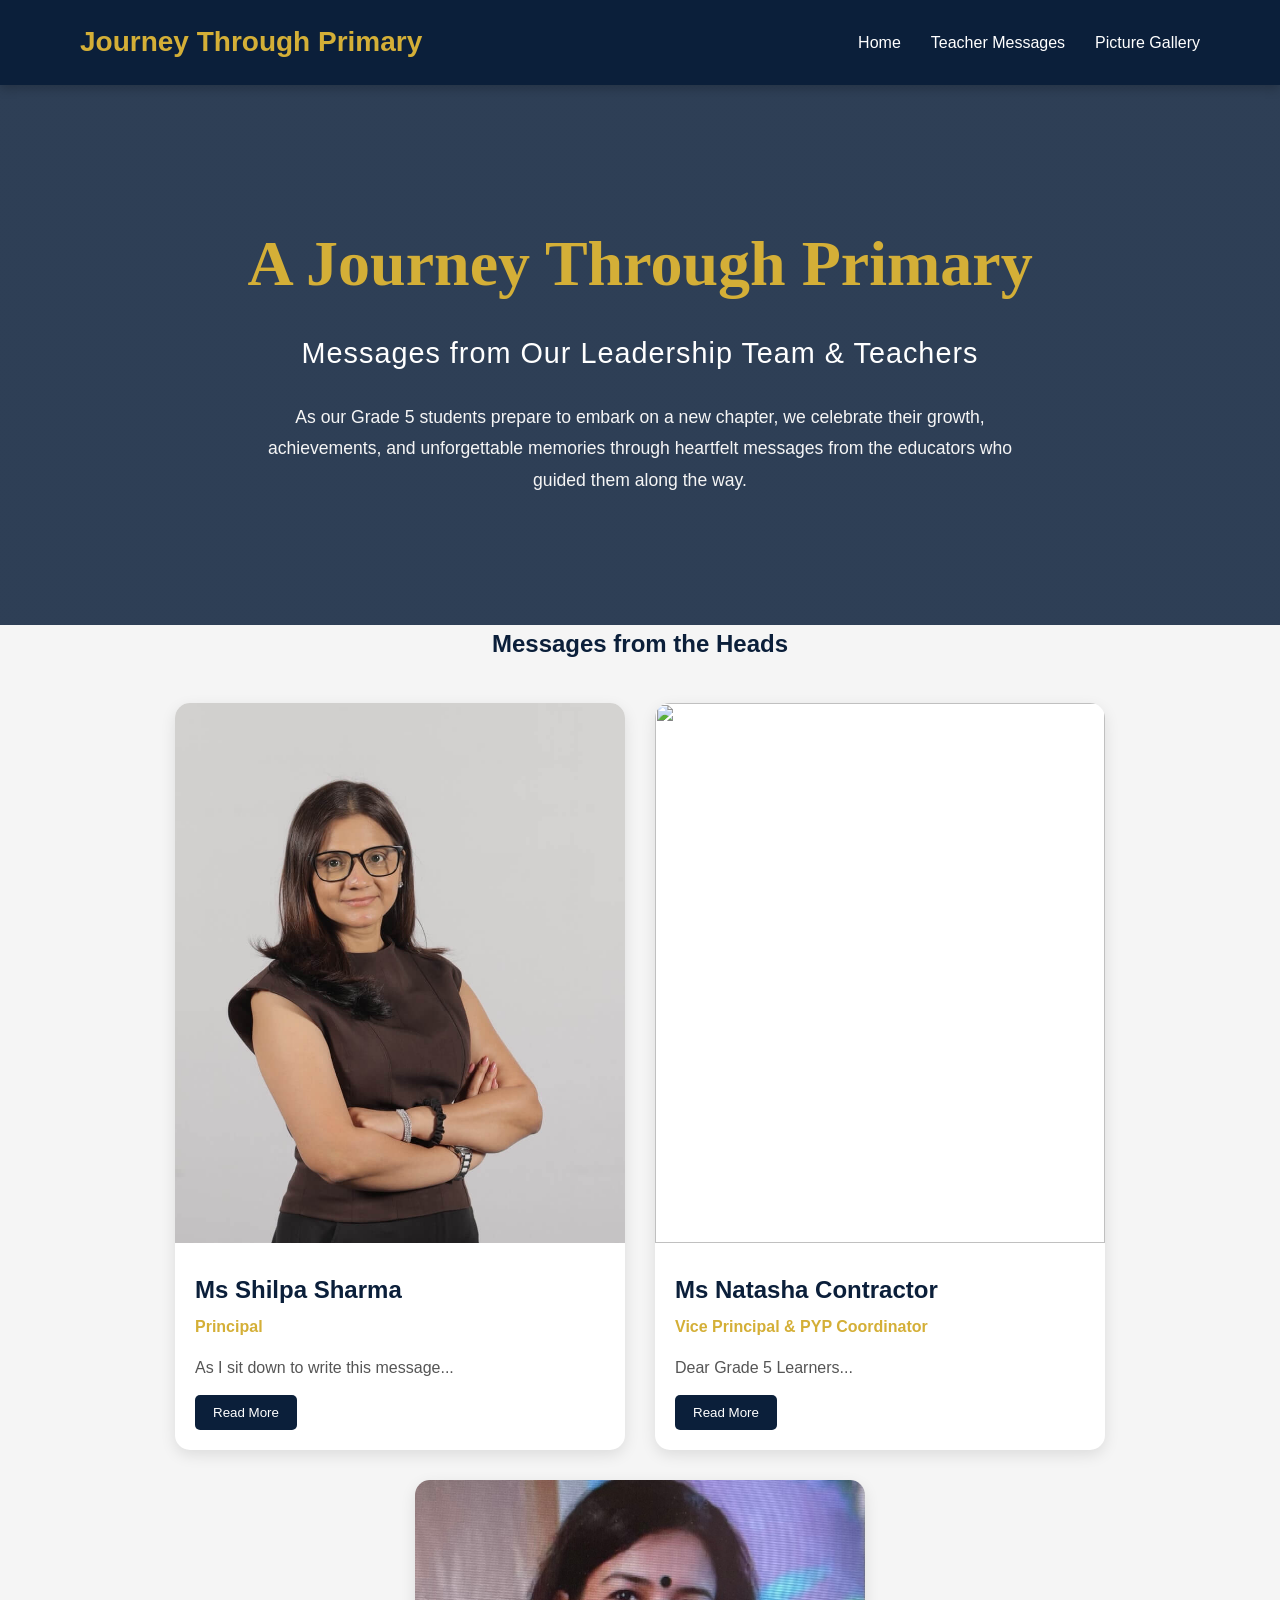
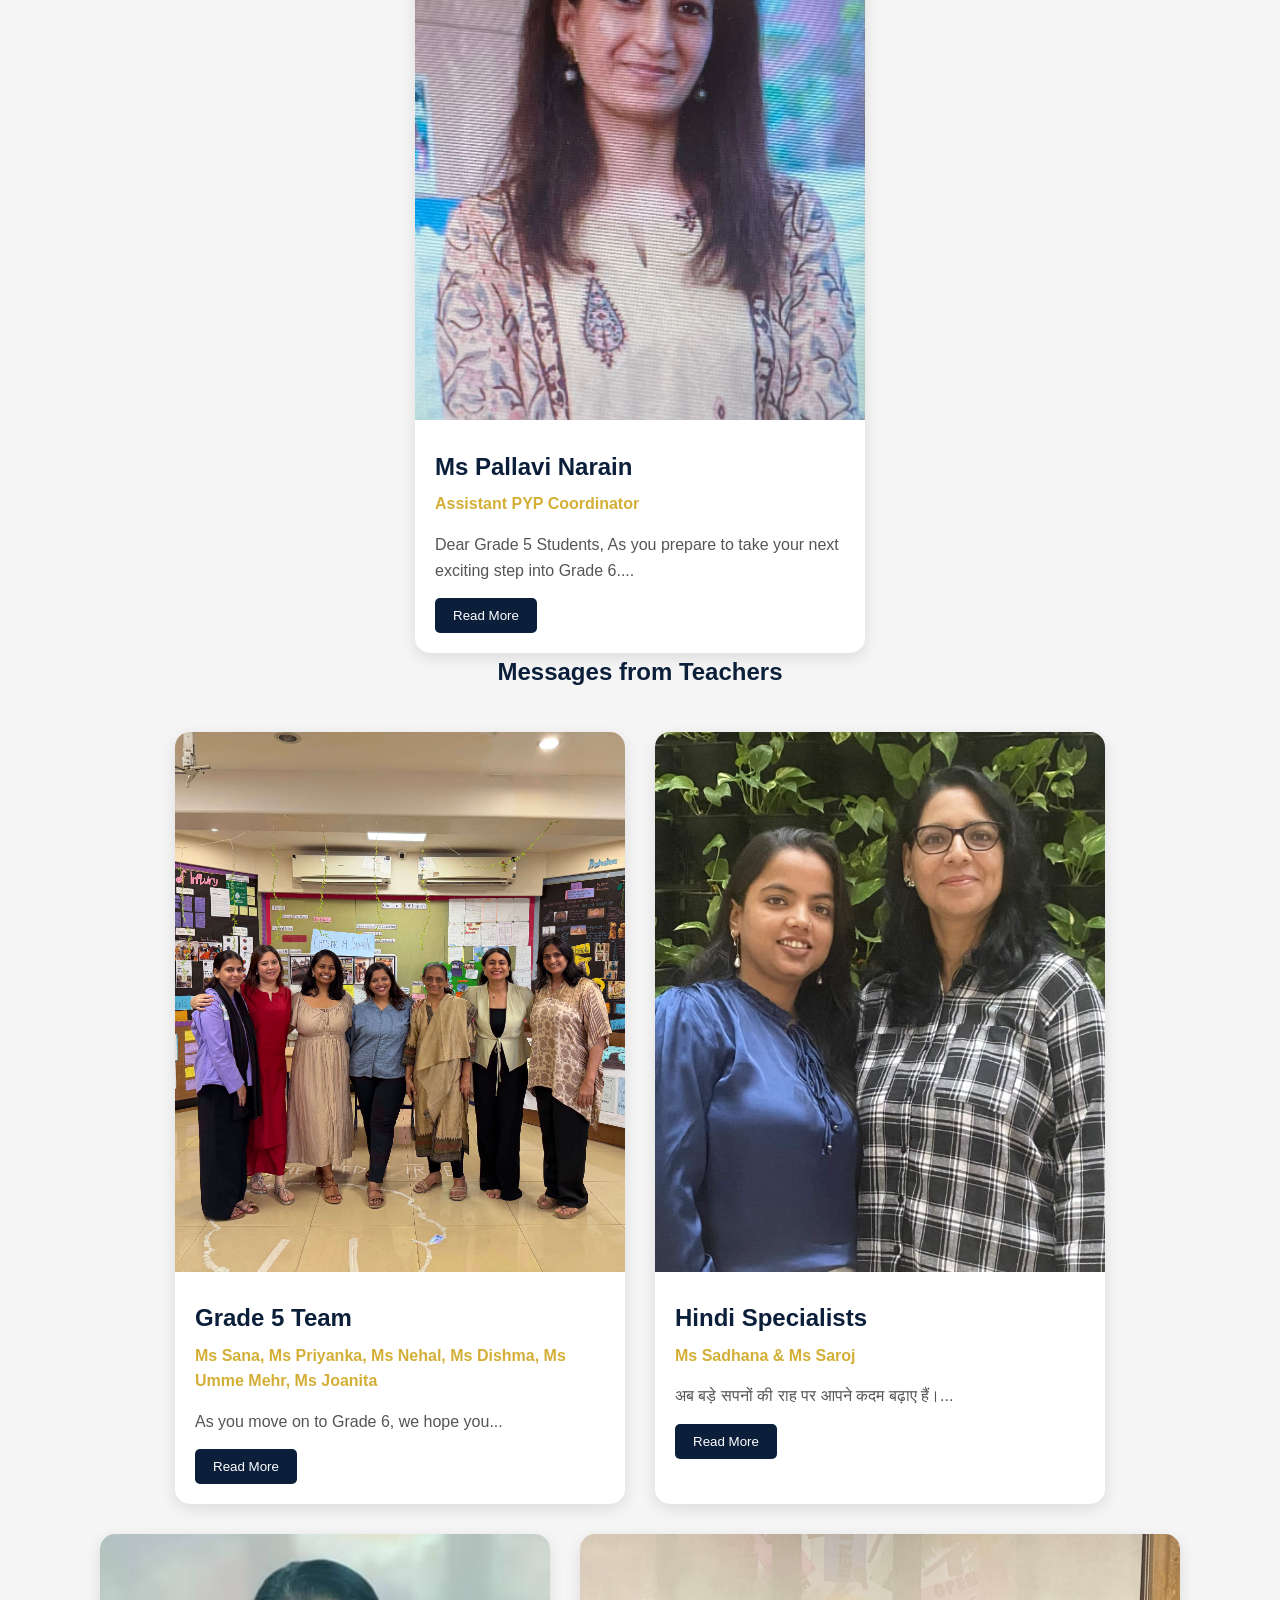
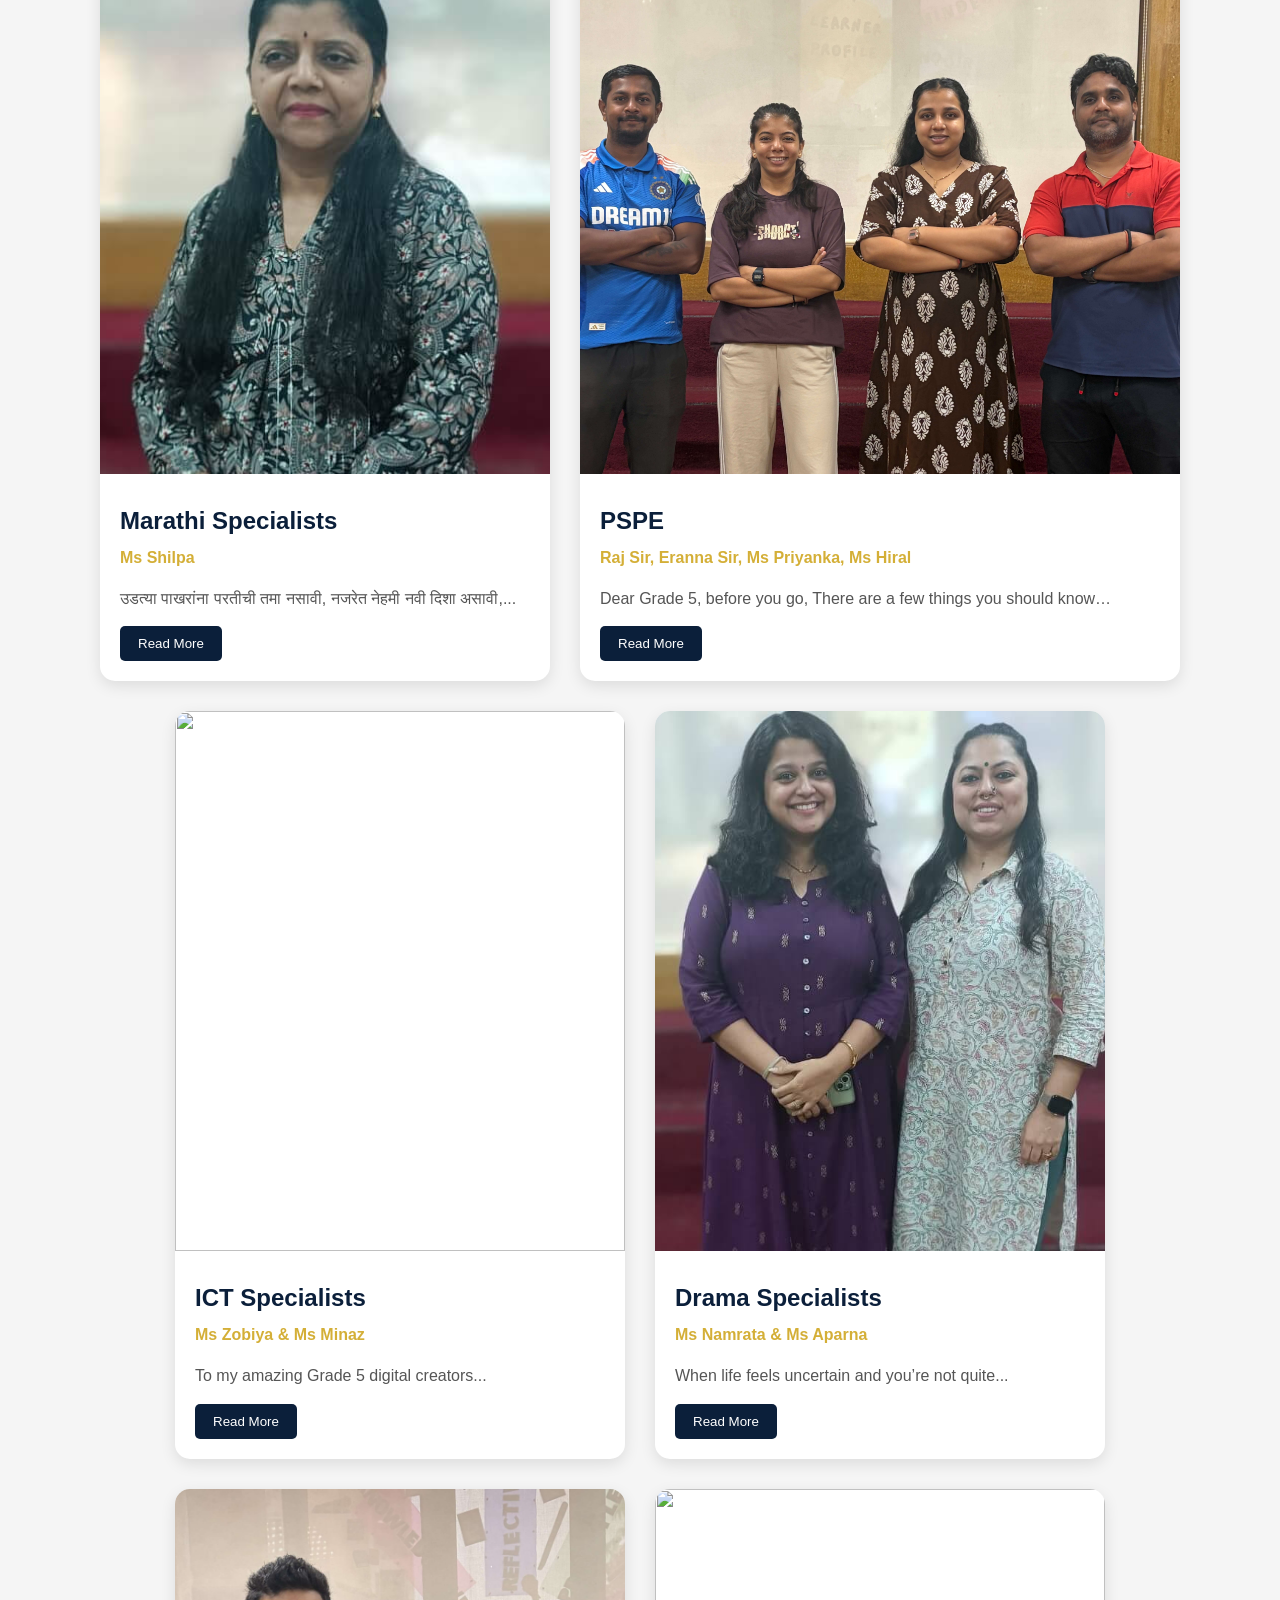
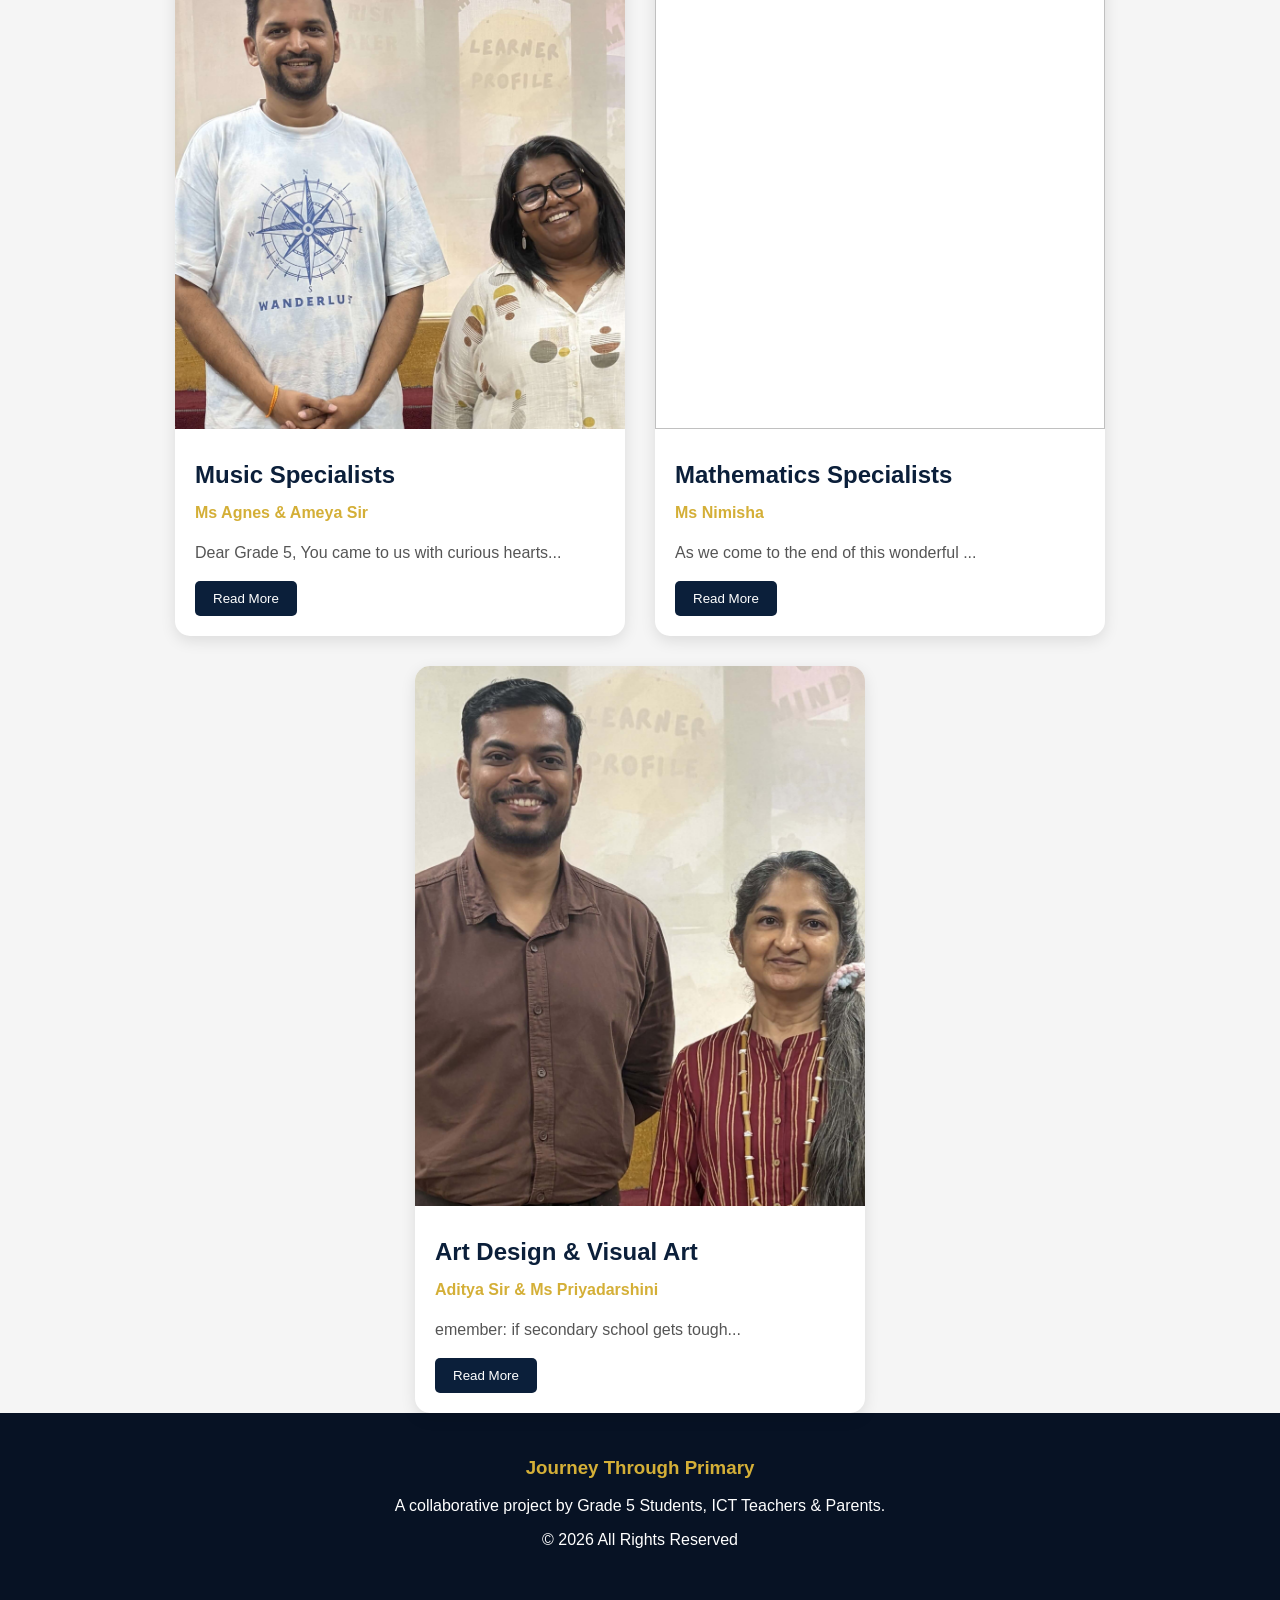
==== teachers.html @ 45429c24 "Initial upload" ====
<!DOCTYPE html>
<html lang="en">

<head>
    <meta charset="UTF-8">
    <meta name="viewport" content="width=device-width, initial-scale=1.0">
    <title>Teachers' Messages</title>
    <link rel="stylesheet" href="css/style.css" />
    <style>
        /* ========================= */
        /* TABLET RESPONSIVE */
        /* ========================= */

        @media (max-width: 1024px) {

            .navbar {
                padding: 15px 30px;
            }

            .logo {
                font-size: 24px;
            }

            .hero h1 {
                font-size: 3rem;
            }

            .hero h2 {
                font-size: 1.5rem;
            }

            .card,
            .wide-card {
                width: 90%;
                max-width: 500px;
            }
        }


        /* ========================= */
        /* MOBILE RESPONSIVE */
        /* ========================= */

        @media (max-width: 768px) {

            .navbar {
                flex-direction: column;
                gap: 15px;
                padding: 15px;
            }

            .logo {
                font-size: 22px;
                text-align: center;
            }

            .nav-links {
                flex-wrap: wrap;
                justify-content: center;
                gap: 15px;
            }

            .nav-links a {
                font-size: 14px;
            }

            .hero {
                min-height: auto;
                padding: 50px 20px;
            }

            .hero h1 {
                font-size: 2.2rem;
                line-height: 1.2;
            }

            .hero h2 {
                font-size: 1.2rem;
            }

            .hero p {
                font-size: 1rem;
            }

            h1 {
                font-size: 2rem;
                padding: 0 15px;
            }

            .cards {
                gap: 20px;
                padding: 0 15px;
            }

            .card,
            .wide-card {
                width: 100%;
                min-height: auto;
            }

            .card img,
            .wide-card img {
                height: 300px;
            }

            .card-content {
                padding: 15px;
            }

            .card h2 {
                font-size: 1.3rem;
            }

            .designation {
                font-size: 0.9rem;
            }

            .preview {
                font-size: 0.95rem;
            }

            .btn {
                width: 100%;
            }

            .modal {
                display: none;
                position: fixed;
                inset: 0;
                background: rgba(0, 0, 0, 0.8);
                justify-content: center;
                align-items: center;
                padding: 20px;

                z-index: 9999;
            }

            .modal-content {
                width: 95%;
                padding: 20px;
                position: relative;
                z-index: 10000;
            }

            .modal-content img {
                width: 120px;
                height: 120px;
            }

            .modal-content p {
                font-size: 14px;
                line-height: 1.7;
            }

            footer {
                padding: 30px 15px;
            }
        }


        /* ========================= */
        /* EXTRA SMALL PHONES */
        /* ========================= */

        @media (max-width: 480px) {

            .hero h1 {
                font-size: 1.8rem;
            }

            .hero h2 {
                font-size: 1rem;
            }

            .hero p {
                font-size: 0.9rem;
            }

            .logo {
                font-size: 18px;
            }

            .nav-links {
                gap: 10px;
            }

            .nav-links a {
                font-size: 13px;
            }

            .card img,
            .wide-card img {
                height: 250px;
            }

            .card-content {
                padding: 12px;
            }

            .btn {
                padding: 10px;
                font-size: 14px;
            }
        }

        .navbar {
            position: sticky;
            top: 0;
            z-index: 1000;

            display: flex;
            justify-content: space-between;
            align-items: center;

            padding: 20px 80px;

            background: #0B1F3A;
            box-shadow: 0 4px 10px rgba(0, 0, 0, 0.2);
        }

        .logo {
            color: #D4AF37;
            font-size: 28px;
            font-weight: 700;
        }

        .nav-links {
            display: flex;
            list-style: none;
            gap: 30px;
        }

        .nav-links a {
            color: white;
            text-decoration: none;
            font-size: 16px;
            transition: 0.3s;
        }

        .nav-links a:hover {
            color: #D4AF37;
        }

        footer {

            background: #071224;

            color: white;

            text-align: center;

            padding: 40px 20px;
        }

        footer h3 {
            color: #D4AF37;
            margin-bottom: 10px;
        }

        footer p {
            margin-bottom: 8px;
        }

        :root {
            --gold: #D4AF37;
            --navy: #0B1F3A;
            --white: #ffffff;
        }

        * {
            margin: 0;
            padding: 0;
            box-sizing: border-box;
            font-family: 'Segoe UI', sans-serif;
        }

        body {
            background: #f5f5f5;

        }

        h1 {
            text-align: center;
            color: var(--navy);
            margin-bottom: 40px;
        }

        .cards {
            display: flex;
            flex-wrap: wrap;
            justify-content: center;
            gap: 30px;

        }

        .wide-card {
            width: 100%;
            min-height: 400px;
            /* optional */
            background: white;
            border-radius: 15px;
            /* overflow: hidden; */
            box-shadow: 0 5px 15px rgba(0, 0, 0, 0.1);
        }


        .card {
            width: 450px;
            /* fixed width */
            min-height: 500px;
            /* optional */
            background: white;
            border-radius: 15px;
            overflow: hidden;
            box-shadow: 0 5px 15px rgba(0, 0, 0, 0.1);
        }

        .card:hover {
            transform: translateY(-5px);
        }

        .card img {
            width: 100%;
            height: 540px;
            object-fit: cover;
            object-position: center top;
        }

        .card-content {
            padding: 20px;
        }

        .card h2 {
            color: var(--navy);
            margin-bottom: 5px;
        }

        .designation {
            color: var(--gold);
            font-weight: 600;
            margin-bottom: 15px;
        }

        .preview {
            color: #555;
            line-height: 1.6;
        }

        .btn {
            margin-top: 15px;
            background: var(--navy);
            color: white;
            border: none;
            padding: 10px 18px;
            border-radius: 5px;
            cursor: pointer;
        }

        .btn:hover {
            background: var(--gold);
            color: black;
        }

        /* Modal */

        .modal {
            display: none;
            position: fixed;
            inset: 0;
            background: rgba(0, 0, 0, 0.8);
            justify-content: center;
            align-items: center;
            padding: 20px;
        }

        .modal-content {
            background: white;
            width: 90%;
            max-width: 800px;
            max-height: 90vh;
            overflow-y: auto;
            border-radius: 15px;
            padding: 30px;
            position: relative;
        }

        .modal-content img {
            width: 150px;
            height: 150px;
            border-radius: 50%;
            object-fit: cover;
            display: block;
            margin: auto;
            border: 4px solid var(--gold);
        }

        .modal-content h2 {
            text-align: center;
            color: var(--navy);
            margin-top: 15px;
        }

        .modal-content h4 {
            text-align: center;
            color: var(--gold);
            margin-bottom: 20px;
        }

        .modal-content p {
            line-height: 1.8;
            color: #444;
        }

        .close {
            position: sticky;
            top: 0;
            float: right;
            font-size: 30px;
            cursor: pointer;
            background: white;
            z-index: 10001;
        }

        .hero {
            max-height: 60vh;
            display: flex;
            justify-content: center;
            align-items: center;
            text-align: center;
            padding: 60px 20px;

            background:
                linear-gradient(rgba(11, 31, 58, 0.85),
                    rgba(11, 31, 58, 0.85)),
                url("images/hero-bg.jpg");

            background-size: cover;
            background-position: center;
            color: white;
        }

        .hero-content {
            max-width: 900px;
        }

        .hero h1 {
            font-size: 4rem;
            font-family: Georgia, serif;
            color: #D4AF37;
            margin-bottom: 15px;
        }

        .hero h2 {
            font-size: 1.8rem;
            font-weight: 300;
            margin-bottom: 25px;
            letter-spacing: 1px;
        }

        .hero p {
            font-size: 1.1rem;
            line-height: 1.8;
            max-width: 750px;
            margin: auto;
            color: #f5f5f5;
        }
    </style>
</head>

<body>
    <nav class="navbar" style="position: relative;">
        <div class="logo">Journey Through Primary</div>

        <ul class="nav-links">
            <li><a href="index.html">Home</a></li>
            <li><a href="teachers.html">Teacher Messages</a></li>
            <li><a href="gallery.html">Picture Gallery</a></li>

        </ul>
    </nav>
    <section class="hero">
        <div class="hero-content">

            <h1>A Journey Through Primary</h1>

            <h2>Messages from Our Leadership Team & Teachers</h2>

            <p>
                As our Grade 5 students prepare to embark on a new chapter,
                we celebrate their growth, achievements, and unforgettable
                memories through heartfelt messages from the educators who
                guided them along the way.
            </p>

        </div>
    </section>





    <section class="section">
        <h1>Messages from the Heads</h1>

        <div class="cards">

            <!-- Principal -->
            <div class="card">
                <img src="images/Teachers/shilpa.jpg" alt="">
                <div class="card-content">
                    <h2>Ms Shilpa Sharma</h2>
                    <p class="designation">Principal</p>

                    <p class="preview">
                        As I sit down to write this message...
                    </p>

                    <button class="btn" onclick="openModal(
                    'images/Teachers/shilpa.jpg',
                    'Ms Shilpa Sharma',
                    'Principal',
                    `Moving Half a Floor Up
As I sit down to write this message, I find myself reflecting on a journey that began long before I became a part of it.
Many of you arrived in Primary School at an age when Grade 5 must have seemed impossibly distant. 

Looking through the photographs that fill these pages, I am reminded of how much can change in what, in retrospect, feels like a remarkably brief span of time. Faces become more familiar with age, friendships acquire greater depth, confidence emerges, and children gradually develop a clearer understanding of themselves and the world around them. Schools are fortunate in that they allow us to witness these transformations, even if we do not always appreciate them fully while they are taking place.
My own privilege has been to observe the final two years of your Primary School journey.

When I think about this cohort, I find myself remembering fewer individual achievements than I expected. What lingers instead is a growing sense of independence that became increasingly visible as the months passed. Students who once sought reassurance began trusting their own judgement more readily. Questions became more thoughtful. Conversations acquired greater nuance. There was a discernible willingness to persist with ideas and challenges that did not yield immediate answers.
This year, in particular, demanded a considerable amount from you. 

The Exhibition required sustained inquiry, intellectual rigour, and the patience to remain committed to a question long after the initial excitement had faded. Some of you represented the school through Junior Model United Nations. Others contributed through the Primary School Student Council, sport, the arts, and a host of endeavours that unfolded far from public attention. The experiences themselves were varied, yet they seemed to be asking something similar of you. They required you to become increasingly comfortable with uncertainty, exercise sound judgement, and take greater ownership of your learning.
One of the curiosities of education is that growth rarely announces itself dramatically. 

More often, it reveals itself through moments that seem unremarkable at the time. A student develops the confidence to express an original opinion. Another discovers that perseverance is often more valuable than immediate success. Someone uncovers an interest that was previously hidden from view and pursues it with genuine commitment. Looking back, it is these quieter moments that seem most significant.
As people must already be reminding you with increasing frequency, you are about to leave Primary School and begin Middle School. That is, of course, the official version of events. I have always been rather partial to a different interpretation.

'You are simply moving half a floor up.'
There is a tendency in schools to regard such transitions as profound departures. In reality, your journey continues within the same community that has encouraged you to be curious, compassionate, thoughtful, and willing to engage with ideas that challenge your assumptions. The years ahead will undoubtedly bring new opportunities, greater responsibilities, and fresh challenges, but they remain part of the same story whose opening chapters began many years ago.
If your time in Primary School has demonstrated anything, it is that young people are capable of considerably more than they sometimes imagine. Over the past two years, I have seen abundant evidence of that truth.
The photographs on these pages capture where you have been. 

They cannot, of course, capture everything that lies ahead. That part of the story remains unwritten.
For now, however, I hope you take a moment to appreciate how far you have come.
After all, you are not really leaving.
You are simply moving half a floor up.

Ms. Shilpa Sharma
Principal, Primary School`
                    )">
                        Read More
                    </button>
                </div>
            </div>

            <!-- Vice Principal -->
            <div class="card">
                <img src="images/Teachers/natasha.PNG" alt="">
                <div class="card-content">
                    <h2>Ms Natasha Contractor</h2>
                    <p class="designation">Vice Principal & PYP Coordinator</p>

                    <p class="preview">
                        Dear Grade 5 Learners...
                    </p>

                    <button class="btn" onclick="openModal(
                    'images/Teachers/natasha.PNG',
                    'Ms Natasha Contractor',
                    'Vice Principal & PYP Coordinator',
                    `Dear Grade 5 Learners,
As you prepare to move from Primary to Middle School, I find myself reflecting on the last two
years and feeling incredibly grateful for the time we have shared together.
Getting to know all of you has been a privilege and one of the most memorable parts of my role
here at BDSIS. 

We have shared so many moments along the way - learning together, travelling
on the LWW trip, celebrating successes, sharing laughter, and at times, having those important
conversations that helped us all grow. Every one of those moments has been a part of your
story and mine.

One of my greatest joys has been watching you embrace the PYP framework and truly flourish
as inquirers, thinkers and caring young individuals. You have grown not only in terms of
knowledge, but also in confidence, independence and character. I hope you are as proud of
yourselves as we are of you.

As you take this next step, I want you to know how inspired I am by all that you have
accomplished and how excited I am for all that lies ahead. Middle School will bring new
opportunities, new challenges and new adventures, and I have no doubt that you will approach
them with the same curiosity, resilience and enthusiasm that you have shown throughout your
time in Primary.

While this feels like a farewell of sorts, it is also a very special one because you are only half a
floor away. You may be moving on, but you will always have a home with us. Please stop by,
say hello in the corridors, share your stories and let us know about all the exciting things you are
doing. Nothing would make us happier than seeing you continue to grow and thrive.
Good luck and best wishes for this wonderful new chapter.

We will miss seeing you as part of our everyday hustle and bustle, but we are very glad that you're still going to be around, so we
get to miss you a little less.

With love, fondness and lots of good wishes,
Ms. Natasha`
                    )">
                        Read More
                    </button>
                </div>
            </div>

            <!-- Assistant Coordinator -->
            <div class="card">
                <img src="images/Teachers/pallavi.jpg" alt="">
                <div class="card-content">
                    <h2>Ms Pallavi Narain</h2>
                    <p class="designation">Assistant PYP Coordinator</p>

                    <p class="preview">
                        Dear Grade 5 Students,

                        As you prepare to take your next exciting step into Grade 6....
                    </p>

                    <button class="btn" onclick="openModal(
                    'images/Teachers/pallavi.jpg',
                    'Ms Pallavi Narain',
                    'Assistant PYP Coordinator',
                    `Dear Grade 5 Students,

As you prepare to take your next exciting step into Grade 6, I want to take a moment to celebrate all that you have achieved during your Primary journey.

Over the years, you have grown into thoughtful inquirers, caring friends, creative thinkers, and responsible members of our school community. You have asked meaningful questions, embraced challenges, reflected on your learning, and taken action to make a positive difference in the world around you. These are achievements that extend far beyond the classroom.

The Passion Project undertaken by you clearly brought out attributes of being knowledgeable, resilient, and open-minded on your part.

As you leave Grade 5 and move to Grade 6, know that we are incredibly proud of each one of you. The friendships you have built, the lessons you have learned, and the memories you have created will always remain a special part of your journey.

Continue to be courageous learners, compassionate leaders, and lifelong inquirers. We look forward to seeing all that you will accomplish in the years ahead.

Congratulations on completing this important milestone. Enjoy your well-deserved break and get ready for an amazing adventure in Grade 6!

With warm wishes,
Pallavi Narain
Assistant PYP Coordinator`
                    )">
                        Read More
                    </button>
                </div>
            </div>

        </div>
    </section>
    <!-- ========================= -->
    <!-- MESSAGES FROM TEACHERS -->
    <!-- ========================= -->

    <section class="section">
        <h1>Messages from Teachers</h1>

        <div class="cards">

            <!-- Grade 5 Team -->
            <div class=" card wide-card">
                <img src="images/Teachers/Grade5.jpg" alt="">
                <div class="card-content">
                    <h2>Grade 5 Team</h2>
                    <p class="designation">
                        Ms Sana, Ms Priyanka, Ms Nehal, Ms Dishma,
                        Ms Umme Mehr, Ms Joanita
                    </p>

                    <p class="preview">
                        As you move on to Grade 6, we hope you...
                    </p>

                    <button class="btn" onclick="openModal(
                    'images/Teachers/Grade5.jpg',
                    'Grade 5 Team',
                    'Homeroom Teachers',
                    `As you move on to Grade 6, we hope you carry forward the confidence, curiosity, and kindness that made this cohort so special. You have impressed us not only with your strong academic abilities, but also with the way you supported one another, worked together, and grew as learners throughout the year. Each one of you has brought something unique to the classroom, making this journey both meaningful and memorable. Keep asking questions, taking risks, and believing in yourselves as you step into this exciting new chapter. We are incredibly proud of all that you have achieved and cannot wait to see what you accomplish next. `
                    )">
                        Read More
                    </button>
                </div>
            </div>

            <!-- Hindi -->
            <div class="card">
                <img src="images/Teachers/hindi.jpg" alt="">
                <div class="card-content">
                    <h2>Hindi Specialists</h2>
                    <p class="designation">Ms Sadhana & Ms Saroj</p>

                    <p class="preview">
                        अब बड़े सपनों की राह पर आपने कदम बढ़ाए हैं।...
                    </p>

                    <button class="btn" onclick="openModal(
                    'images/Teachers/hindi.jpg',
                    'Hindi Specialists',
                    'Hindi',
                    `नन्हे कदमों से चलकर आप यहाँ तक आए हैं,

अब बड़े सपनों की राह पर आपने कदम बढ़ाए हैं। यादों की खुशबू दिल में प्यार बनाए रखना ,

शिक्षकों का प्यार और सीख हमेंशा याद रखना

तुमको सिखाया क ,ख ,ग  अब life के lesson पढ़ने हैं,

थोड़ी मस्ती कम करना…  क्योंकि अब बड़े सपने गढ़ने हैं। 

गलतियाँ करोगे तो याद रखना — teacher ने ही सिखाया है,

गिरकर उठना ही असली जीत का रास्ता बताया है। 

हम न रहकर भी , याद ज़रूर आएँगे,जब homework ज्यादा होगा…

तब हमें ही याद कर आप सब  मुस्कुराएँगे | `
                    )">
                        Read More
                    </button>
                </div>
            </div>

            <!-- Marathi -->
            <div class="card">
                <img src="images/Teachers/marathi.jpeg" alt="">
                <div class="card-content">
                    <h2>Marathi Specialists</h2>
                    <p class="designation">Ms Shilpa</p>

                    <p class="preview">
                        उडत्या पाखरांना परतीची तमा नसावी,
                        नजरेत नेहमी नवी दिशा असावी,...
                    </p>

                    <button class="btn" onclick="openModal(
                    'images/Teachers/marathi.jpeg',
                    'Marathi Specialists',
                    'Marathi',
                    `उडत्या पाखरांना परतीची तमा नसावी,
नजरेत नेहमी नवी दिशा असावी, घरट्याच काय
केव्हाही बांधता येईल, क्षितिज्यापलीकडे झेप
घेण्याची मनात जिद्द असावी.

udtya pakharana partichi
tama nasavi, najret navi
disha asavi, ghartyach ka
kevhahi bandhata yeil,
kshitijyapalikade jhep
ghenyachi manat jidd asavi.

`
                    )">
                        Read More
                    </button>
                </div>
            </div>

            <!-- PSPE -->
            <div class="card wide-card" style="width: 600px;">
                <img src="images/Teachers/PSPE.jpeg" alt="">
                <div class="card-content">
                    <h2>PSPE </h2>
                    <p class="designation">
                        Raj Sir, Eranna Sir,
                        Ms Priyanka, Ms Hiral
                    </p>

                    <p class="preview">
                        Dear Grade 5, before you go,
                        There are a few things you should know…
                    </p>

                    <button class="btn" onclick="openModal(
                    'images/Teachers/PSPE.jpeg',
                    'PSPE ',
                    'PSPE',
                    `Dear Grade 5, before you go,
There are a few things you should know… 

You learned to pass, shoot, run, and play,
And somehow still asked,
Coach… are we doing fitness today?

Middle School teachers may not know it yet, it’s true,
Who always asks,
“Can we play a game today?” 

Middle School may be harder, that is true,
But please don’t forget how to line up in two! 

And remember… no matter how big you get,
Your coaches will still notice if you forget to warm up yet! 

From basketball courts, football fields, and cricket nets,
You gave us memories we will never forget.
Keep laughing, keep playing, keep aiming high,
Grade 5 champions… Now it’s your turn to fly! 🏀⚽🏏

`
                    )">
                        Read More
                    </button>
                </div>
            </div>

            <!-- ICT -->
            <div class="card">
                <img src="images/Teachers/ict.JPG" alt="">
                <div class="card-content">
                    <h2>ICT Specialists</h2>
                    <p class="designation">Ms Zobiya & Ms Minaz</p>

                    <p class="preview">
                        To my amazing Grade 5 digital creators...
                    </p>

                    <button class="btn" onclick="openModal(
                    'images/Teachers/ict.JPG',
                    'ICT Specialists',
                    'ICT',
                    `To my amazing Grade 5 digital creators,

You arrived as curious learners and are leaving as confident digital creators. From coding and problem-solving to designing and collaborating, you have grown in so many wonderful ways.

As you move on to Secondary School, continue to think creatively, explore fearlessly, and use technology to make a difference. May your future be filled with endless opportunities, exciting discoveries, and successful new beginnings.

Keep learning, keep creating, and keep shining!
Best wishes,
ICT Teachers

`
                    )">
                        Read More
                    </button>
                </div>
            </div>

            <!-- Drama -->
            <div class="card">
                <img src="images/Teachers/Drama.jpeg" alt="">
                <div class="card-content">
                    <h2>Drama Specialists</h2>
                    <p class="designation">Ms Namrata & Ms Aparna</p>

                    <p class="preview">
                        When life feels uncertain and you’re not quite...
                    </p>

                    <button class="btn" onclick="openModal(
                    'images/Teachers/Drama.jpeg',
                    'Drama Specialists',
                    'Drama',
                    `When life feels uncertain and you’re not quite sure what to do, we hope you can return to your learnings from Becoming Me and remind yourself, “You’ve got this.” just like Ayaansh, Sunil and Meera.


Rememberv- life is one big play. Some scenes feel never-ending and some are over in a flash. Enjoy the fun ones, learn from the tricky ones and when things get tough, improvise!! Hang in there, cross your fingers and wait for the next scene!
`
                    )">
                        Read More
                    </button>
                </div>
            </div>

            <!-- Music -->
            <div class="card">
                <img src="images/Teachers/music.jpg" alt="">
                <div class="card-content">
                    <h2>Music Specialists</h2>
                    <p class="designation">Ms Agnes & Ameya Sir</p>

                    <p class="preview">
                        Dear Grade 5,
                        You came to us with curious hearts...
                    </p>

                    <button class="btn" onclick="openModal(
                    'images/Teachers/music.jpg',
                    'Music Specialists',
                    'Music',
                    `Dear Grade 5,

You came to us with curious hearts,
And slowly found your voice,
Through every note, through every beat,
You filled the air with joy

Now as you step beyond,
Carry what you've learned.

Music lives inside of you.

So,

Go write the next verse, 
Let every moment ring,
May your lyrics bring joy,
No matter where you sing.

With love, with rhythm,

Your Music Teachers 
`
                    )">
                        Read More
                    </button>
                </div>
            </div>

            <!-- Mathematics -->
            <div class="card">
                <img src="images/Teachers/math.PNG" alt="">
                <div class="card-content">
                    <h2>Mathematics Specialists</h2>
                    <p class="designation">Ms Nimisha</p>

                    <p class="preview">
                        As we come to the end of this wonderful ...
                    </p>

                    <button class="btn" onclick="openModal(
                    'images/Teachers/math.jpg',
                    'Mathematics Specialists',
                    'Mathematics',
                    `As we come to the end of this wonderful journey together, I wish each one of you all  the very best for all your future endeavors. Watching you grow, learn, explore, and overcome challenges this year has been truly special.

From solving difficult math problems to sharing thoughtful ideas and supporting one another, you have shown perseverance, courage, and a love for learning.

As you move on to the next chapter of your journey, remember to believe in yourselves and never be afraid to make mistakes, ask questions, or try something new. 

Wishing all of you happiness, confidence, success, and endless opportunities in the years ahead. Keep shining and continue to make yourselves and your families proud.

From,
Ms. Nimisha

`
                    )">
                        Read More
                    </button>
                </div>
            </div>

            <!-- Art -->
            <div class="card">
                <img src="images/Teachers/art.jpeg" alt="">
                <div class="card-content">
                    <h2>Art Design & Visual Art</h2>
                    <p class="designation">
                        Aditya Sir & Ms Priyadarshini
                    </p>

                    <p class="preview">
                        emember: if secondary school gets tough...
                    </p>

                    <button class="btn" onclick="openModal(
                    'images/Teachers/art.jpeg',
                    'Art Design & Visual Art',
                    'Visual Arts',
                    `Art & Design: “Remember: if secondary school gets tough, just nod confidently like you understand everything — it worked in Grade 5 too!” 😉

All the best, y’all! Wishing you joy, creativity, and success in all that you do! 💕

Visual Art: To my Grade 5 artists, bright and true,
Middle school now waits for you.
Keep creating, dream and explore,
There’s always magic in art and more.

With colours, courage, and minds so bright,
May you continue to shine your light.
All the best on your journey ahead,
May your canvas be with happy colours spread.`
                    )">
                        Read More
                    </button>
                </div>
            </div>

        </div>
    </section>
    <!-- Modal -->

    <div class="modal" id="modal">
        <div class="modal-content">
            <span class="close" onclick="closeModal()">&times;</span>

            <img id="modalImg">
            <h2 id="modalName"></h2>
            <h4 id="modalDesignation"></h4>
            <p id="modalMessage"></p>
        </div>
    </div>

    <script>
        function openModal(img, name, designation, message) {
            document.getElementById("modalImg").src = img;
            document.getElementById("modalName").innerText = name;
            document.getElementById("modalDesignation").innerText = designation;
            document.getElementById("modalMessage").innerText = message;

            document.getElementById("modal").style.display = "flex";
        }

        function closeModal() {
            document.getElementById("modal").style.display = "none";
        }

        window.onclick = function (event) {
            const modal = document.getElementById("modal");

            if (event.target === modal) {
                modal.style.display = "none";
            }
        }
    </script>
    <!-- FOOTER -->

    <footer>
        <h3>Journey Through Primary</h3>

        <p>A collaborative project by Grade 5 Students, ICT Teachers & Parents.</p>

        <p>© 2026 All Rights Reserved</p>
    </footer>
</body>

</html>
---- css/style.css ----
/* =========================
   GLOBAL STYLES
========================= */

* {
    margin: 0;
    padding: 0;
    box-sizing: border-box;
    font-family: 'Poppins', sans-serif;
}

html {
    scroll-behavior: smooth;
}

body {
    background: #F8F6F0;
    color: #333;
    line-height: 1.6;
}

/* =========================
   NAVBAR
========================= */

.navbar {
    position: sticky;
    top: 0;
    z-index: 1000;

    display: flex;
    justify-content: space-between;
    align-items: center;

    padding: 20px 80px;

    background: #0B1F3A;
    box-shadow: 0 4px 10px rgba(0, 0, 0, 0.2);
}

.logo {
    color: #D4AF37;
    font-size: 28px;
    font-weight: 700;
}

.nav-links {
    display: flex;
    list-style: none;
    gap: 30px;
}

.nav-links a {
    color: white;
    text-decoration: none;
    font-size: 16px;
    transition: 0.3s;
}

.nav-links a:hover {
    color: #D4AF37;
}

/* =========================
   HERO SECTION
========================= */

.hero {
    height: 100vh;

    background:
        linear-gradient(rgba(11, 31, 58, 0.65),
            rgba(11, 31, 58, 0.65)),
        url("../images/banner/hero-banner.jpg");

    background-size: cover;
    background-position: center;
    background-repeat: no-repeat;

    display: flex;
    justify-content: center;
    align-items: center;
    text-align: center;
}

.hero-overlay {
    max-width: 900px;
    padding: 20px;
}

.hero h1 {
    color: white;
    font-size: 70px;
    margin-bottom: 20px;
}

.hero p {
    color: white;
    font-size: 22px;
    margin-bottom: 35px;
}

.hero-btn {
    display: inline-block;

    background: #D4AF37;
    color: #0B1F3A;

    padding: 15px 35px;

    text-decoration: none;
    font-weight: 600;

    border-radius: 8px;

    transition: 0.3s;
}

.hero-btn:hover {
    transform: translateY(-3px);
    background: #e6c455;
}

/* =========================
   WELCOME SECTION
========================= */

.welcome {
    padding: 100px 15%;
    text-align: center;
}

.welcome h2 {
    color: #0B1F3A;
    font-size: 42px;
    margin-bottom: 25px;
}

.welcome p {
    font-size: 18px;
    max-width: 900px;
    margin: auto;
}

.gallery-cta{
    text-align:center;
    padding:100px 20px;
    background:#0B1F3A;
}

.gallery-cta h1{
    font-size:3rem;
    color:#D4AF37;
    margin-bottom:20px;
    font-family:Georgia, serif;
    margin-top:200px;
}


.gallery-cta p{
    max-width:700px;
    margin:0 auto 35px;
    color:white;
    line-height:1.8;
    font-size:1.1rem;
}

.gallery-btn{
    display:inline-block;
    padding:15px 40px;
    background:#D4AF37;
    color:#0B1F3A;
    text-decoration:none;
    font-weight:600;
    border-radius:50px;
    transition:0.3s;
}

.gallery-btn:hover{
    background:white;
    transform:translateY(-3px);
}

/* =========================
   CLASS SECTION
========================= */

.classes {
    padding: 100px 10%;
}

.classes h2 {
    text-align: center;
    color: #0B1F3A;
    font-size: 42px;
    margin-bottom: 60px;
}

.class-container {
    display: flex;
    justify-content: center;
    gap: 35px;
    flex-wrap: wrap;
}

.class-card {

    width: 300px;

    background: white;

    text-decoration: none;
    color: #333;

    border-radius: 12px;

    overflow: hidden;

    box-shadow: 0 5px 15px rgba(0, 0, 0, 0.15);

    transition: 0.4s;
}

.class-card:hover {
    transform: translateY(-12px);
}

.class-card img {
    width: 100%;
    height: 250px;
    object-fit: cover;
}

.class-card h3 {
    color: #0B1F3A;
    padding: 20px 20px 10px;
}

.class-card p {
    padding: 0 20px 25px;
}

/* =========================
   TEACHER PREVIEW
========================= */

.teachers-preview {

    padding: 100px 15%;

    text-align: center;

    background: #F1EFE7;
}

.teachers-preview h2 {
    color: #0B1F3A;
    font-size: 42px;
    margin-bottom: 20px;
}

.teachers-preview p {
    max-width: 800px;
    margin: auto;
    margin-bottom: 30px;
}

/* =========================
   COLLABORATION
========================= */

.collaboration {

    padding: 100px 15%;

    text-align: center;
}

.collaboration h2 {
    color: #0B1F3A;
    font-size: 42px;
    margin-bottom: 20px;
}

.collaboration p {
    max-width: 850px;
    margin: auto;
    margin-bottom: 30px;
}

/* =========================
   BUTTONS
========================= */

.section-btn {

    display: inline-block;

    background: #D4AF37;
    color: #0B1F3A;

    padding: 14px 30px;

    text-decoration: none;

    font-weight: 600;

    border-radius: 8px;

    transition: 0.3s;
}

.section-btn:hover {
    background: #e6c455;
    transform: translateY(-3px);
}

/* =========================
   QUOTE SECTION
========================= */

.quote {

    background: #0B1F3A;

    color: white;

    text-align: center;

    padding: 100px 15%;
}

.quote blockquote {
    font-size: 30px;
    font-style: italic;
}

/* =========================
   FOOTER
========================= */

footer {

    background: #071224;

    color: white;

    text-align: center;

    padding: 40px 20px;
}

footer h3 {
    color: #D4AF37;
    margin-bottom: 10px;
}

footer p {
    margin-bottom: 8px;
}

/* =========================
   RESPONSIVE
========================= */

@media(max-width:900px) {

    .navbar {
        flex-direction: column;
        gap: 20px;
        padding: 20px;
    }

    .nav-links {
        flex-wrap: wrap;
        justify-content: center;
    }

    .hero h1 {
        font-size: 45px;
    }

    .hero p {
        font-size: 18px;
    }

    .welcome h2,
    .timeline h2,
    .classes h2,
    .teachers-preview h2,
    .collaboration h2 {
        font-size: 32px;
    }

    .quote blockquote {
        font-size: 22px;
    }
}



/* ==================================
   TEACHERS PAGE
================================== */

.teacher-header {

    background: #0B1F3A;

    color: white;

    text-align: center;

    padding: 100px 15%;
}

.teacher-header h1 {

    font-size: 55px;

    margin-bottom: 20px;

    color: #D4AF37;
}

.teacher-header p {

    max-width: 900px;

    margin: auto;

    font-size: 18px;
}

/* ROADMAP */

.roadmap {

    padding: 100px 10%;

    background: #F8F6F0;
}

.start-point,
.destination {

    text-align: center;

    background: #D4AF37;

    color: #0B1F3A;

    width: 350px;

    margin: auto;

    padding: 15px;

    border-radius: 40px;

    font-weight: 700;

    margin-bottom: 50px;
}

.teacher-row {

    display: flex;

    align-items: center;

    justify-content: center;

    gap: 50px;

    margin-bottom: 50px;
}

.teacher-row.right {

    flex-direction: row;
}

.teacher-row.left {

    flex-direction: row;
}

.teacher-photo img {

    width: 220px;

    height: 220px;

    border-radius: 50%;

    object-fit: cover;

    border: 6px solid #D4AF37;

    box-shadow: 0 5px 20px rgba(0, 0, 0, .2);
}

.teacher-message {

    background: white;

    padding: 30px;

    width: 500px;

    border-radius: 15px;

    box-shadow: 0 5px 20px rgba(0, 0, 0, .1);
}

.teacher-message h2 {

    color: #0B1F3A;

    margin-bottom: 10px;
}

.teacher-message h4 {

    color: #D4AF37;

    margin-bottom: 15px;
}

.teacher-message p {

    line-height: 1.8;
}

.road-line {

    width: 10px;

    height: 100px;

    background: #D4AF37;

    margin: auto;

    border-radius: 20px;
}

/* MOBILE */

@media(max-width:900px) {

    .teacher-row {

        flex-direction: column !important;
    }

    .teacher-message {

        width: 100%;
    }

    .teacher-header h1 {

        font-size: 38px;
    }

    .start-point,
    .destination {

        width: 90%;
    }
}



/* ===========================
   SPECIAL TITLES PAGE
=========================== */

.titles-header {

    background: #0B1F3A;

    color: white;

    text-align: center;

    padding: 100px 15%;
}

.titles-header h1 {

    color: #D4AF37;

    font-size: 55px;

    margin-bottom: 20px;
}

.titles-header p {

    max-width: 900px;

    margin: auto;

    font-size: 18px;
}

/* TITLE SECTION */

.title-section {

    padding: 80px 10%;
}

.title-section h2 {

    text-align: center;

    color: #0B1F3A;

    font-size: 40px;

    margin-bottom: 50px;
}

.title-grid {

    display: flex;

    justify-content: center;

    flex-wrap: wrap;

    gap: 40px;
}

/* STUDENT CARD */

.student-title-card {

    width: 260px;

    text-align: center;

    background: white;

    padding: 30px;

    border-radius: 20px;

    box-shadow: 0 5px 20px rgba(0, 0, 0, .1);

    transition: .4s;
}

.student-title-card:hover {

    transform: translateY(-10px);
}

.student-badge {

    background: #D4AF37;

    color: #0B1F3A;

    padding: 10px 20px;

    border-radius: 30px;

    font-weight: 600;

    margin-bottom: 20px;
}

.student-title-card img {

    width: 180px;

    height: 180px;

    object-fit: cover;

    border-radius: 50%;

    border: 6px solid #D4AF37;

    margin-bottom: 20px;
}

.student-title-card h3 {

    color: #0B1F3A;
}

/* MOBILE */

@media(max-width:768px) {

    .titles-header h1 {

        font-size: 38px;
    }

    .title-section h2 {

        font-size: 30px;
    }

    .student-title-card {

        width: 100%;
        max-width: 320px;
    }
}



/* ===========================
   CLASS GALLERY PAGE
=========================== */

.class-header {

    background: #0B1F3A;

    color: white;

    text-align: center;

    padding: 100px 15%;
}

.class-header h1 {

    color: #D4AF37;

    font-size: 60px;

    margin-bottom: 20px;
}

.class-header p {

    max-width: 900px;

    margin: auto;

    font-size: 18px;
}

/* CLASS PHOTO */

.class-photo-section {

    text-align: center;

    padding: 80px 10%;
}

.class-photo-section h2 {

    color: #0B1F3A;

    margin-bottom: 40px;

    font-size: 40px;
}

.main-class-photo {

    width: 100%;

    max-width: 1000px;

    border-radius: 20px;

    box-shadow: 0 5px 25px rgba(0, 0, 0, .15);
}

/* PHOTO WALL */

.photo-wall {

    padding: 80px 10%;
}

.photo-wall h2 {

    text-align: center;

    color: #0B1F3A;

    margin-bottom: 60px;

    font-size: 40px;
}

.student-grid {

    display: grid;

    grid-template-columns:
        repeat(5, 1fr);

    gap: 25px;

    padding: 20px;
}

/* POLAROID CARD */

.photo-wall {
    padding: 80px 10%;
    background: url("../images/corkboard.jpg");
    background-size: cover;
    background-position: center;
}

.student-grid {
    display: grid;
    grid-template-columns: repeat(5, 1fr);
    gap: 30px;
}

/* POLAROID */
.student-card {
    background: white;
    padding: 12px 12px 35px;
    text-decoration: none;
    color: #333;
    box-shadow: 0 10px 25px rgba(0, 0, 0, .25);
    transition: .4s;
    position: relative;
}

/* Different rotations */
.student-card:nth-child(1n) {
    transform: rotate(-3deg);
}

.student-card:nth-child(2n) {
    transform: rotate(2deg);
}

.student-card:nth-child(3n) {
    transform: rotate(-1deg);
}

.student-card:nth-child(4n) {
    transform: rotate(3deg);
}

.student-card:nth-child(5n) {
    transform: rotate(-2deg);
}

/* PHOTO */
.student-card img {
    width: 100%;
    height: 190px;
    object-fit: cover;
    display: block;
}

/* NAME */
.student-card h3 {
    text-align: center;
    margin-top: 15px;
    color: #0B1F3A;
    font-size: 15px;
}

/* TEXT */
.student-card p {
    text-align: center;
    margin-top: 6px;
    color: #D4AF37;
    font-size: 13px;
    font-weight: 600;
}

/* HOVER */
.student-card:hover {
    transform: translateY(-20px) scale(1.08) rotate(0deg);
    z-index: 10;
    box-shadow: 0 25px 45px rgba(0, 0, 0, .35);
}

.student-card:hover img {
    filter: brightness(1.05) contrast(1.05);
}

/* Responsive */

@media(max-width:1200px) {

    .student-grid {
        grid-template-columns: repeat(4, 1fr);
    }
}

@media(max-width:900px) {

    .student-grid {
        grid-template-columns: repeat(3, 1fr);
    }
}

@media(max-width:600px) {

    .student-grid {
        grid-template-columns: repeat(2, 1fr);
    }
}

/* QUOTE */

.class-quote {

    background: #0B1F3A;

    color: white;

    text-align: center;

    padding: 100px 15%;
}

.class-quote blockquote {

    font-size: 30px;

    font-style: italic;
}

/* MOBILE */

@media(max-width:768px) {

    .class-header h1 {

        font-size: 40px;
    }

    .photo-wall h2,
    .class-photo-section h2 {

        font-size: 30px;
    }

    .class-quote blockquote {

        font-size: 22px;
    }
}

/* ==========================
   WEBSITE LOADER
========================== */

#loader {

    position: fixed;

    top: 0;
    left: 0;

    width: 100%;
    height: 100vh;

    background: #0B1F3A;

    display: flex;

    justify-content: center;
    align-items: center;

    z-index: 99999;

    transition: opacity .8s ease;
}

.loader-content {

    text-align: center;
}

.logo-circle {

    width: 180px;
    height: 180px;

    margin: auto;

    border-radius: 50%;

    border: 6px solid #D4AF37;

    padding: 10px;

    animation: spin 4s linear infinite;

    box-shadow:
        0 0 20px rgba(212, 175, 55, .5),
        0 0 40px rgba(212, 175, 55, .3);
}

.logo-circle img {

    width: 100%;
    height: 100%;

    object-fit: cover;

    border-radius: 50%;
}

.loader-content h1 {

    color: #D4AF37;

    margin-top: 30px;

    font-size: 38px;
}

.loader-content p {

    color: white;

    margin-top: 10px;

    letter-spacing: 2px;
}

@keyframes spin {

    from {
        transform: rotate(0deg);
    }

    to {
        transform: rotate(360deg);
    }
}



.hero {
    position: relative;
    height: 100vh;
    overflow: hidden;
}

.slider {
    position: absolute;
    width: 100%;
    height: 100%;
}

.slide {
    position: absolute;
    width: 100%;
    height: 100%;

    opacity: 0;

    transition: opacity 1.5s ease;
}

.slide.active {
    opacity: 1;
}

.slide img {
    width: 100%;
    height: 100%;
    object-fit: cover;
}

/* Dark Overlay */

.slider::after {
    content: "";

    position: absolute;

    top: 0;
    left: 0;

    width: 100%;
    height: 100%;

    background: rgba(11, 31, 58, 0.65);
}
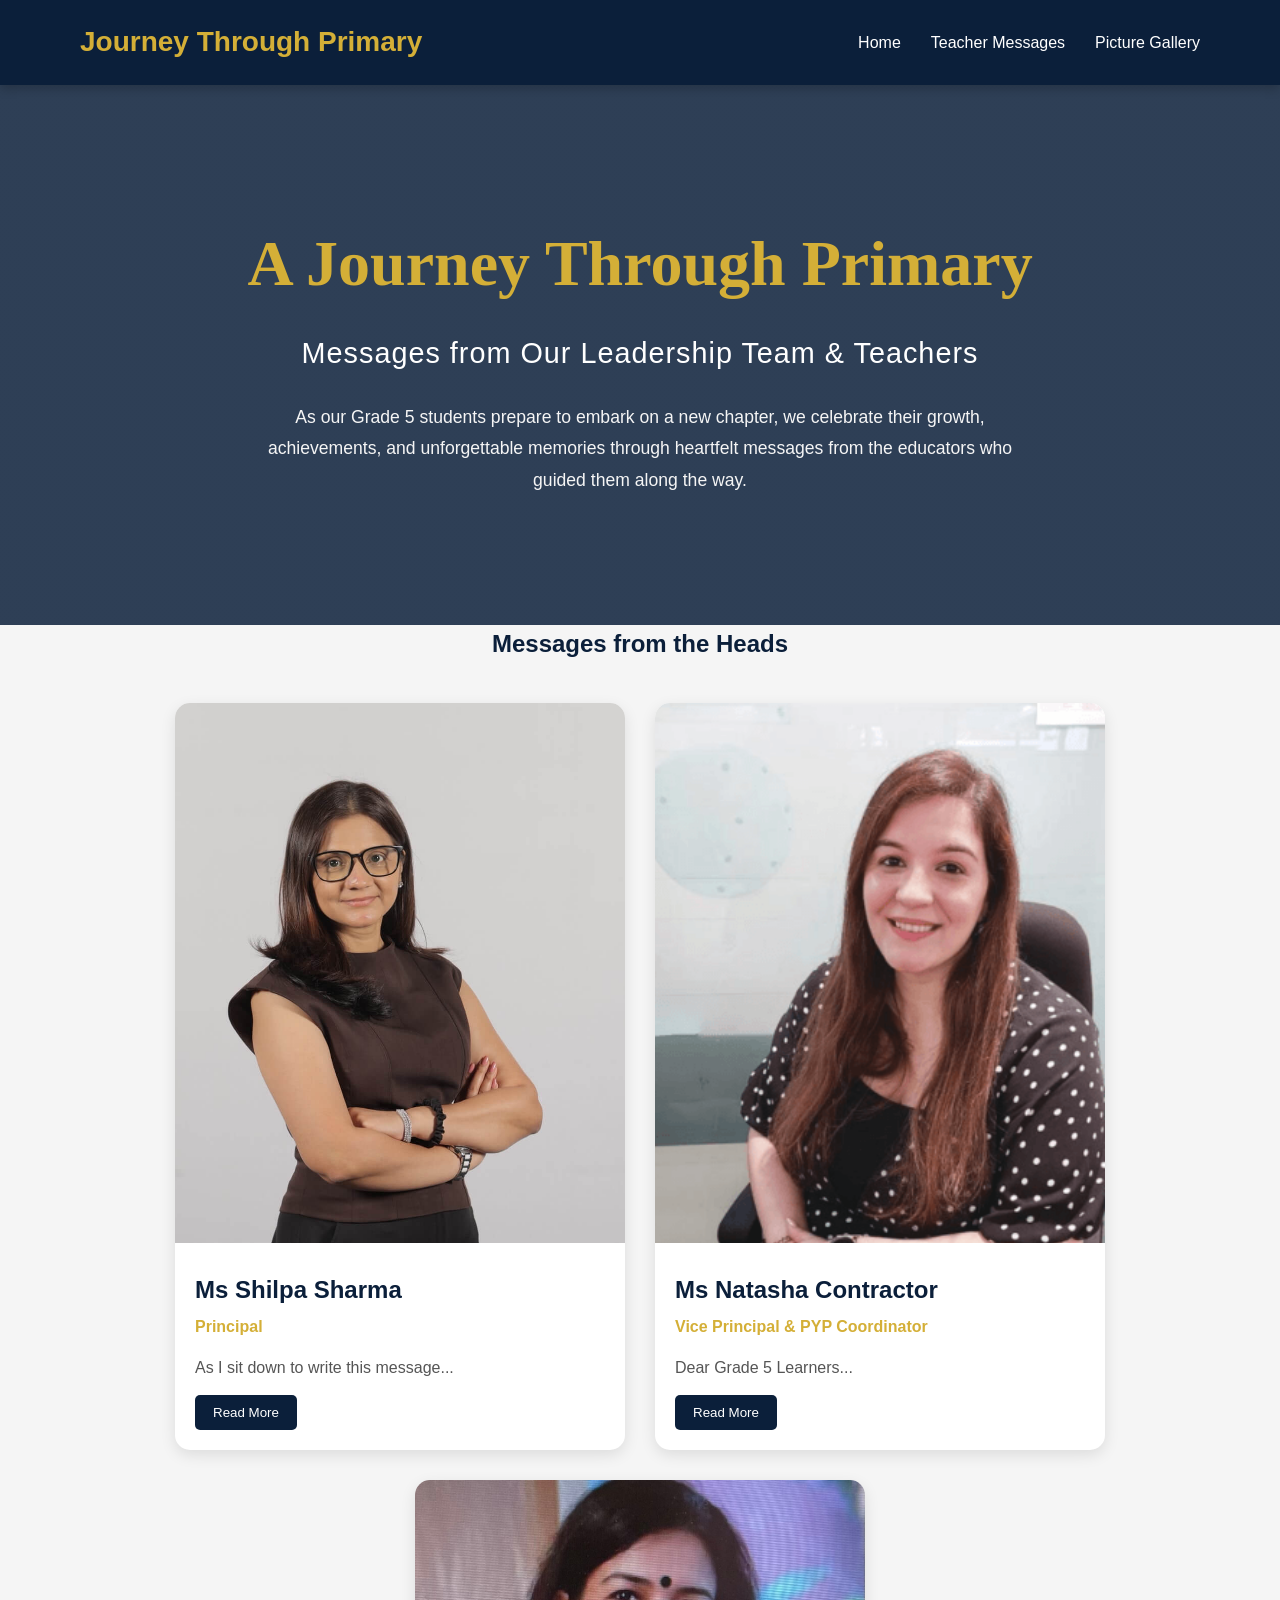
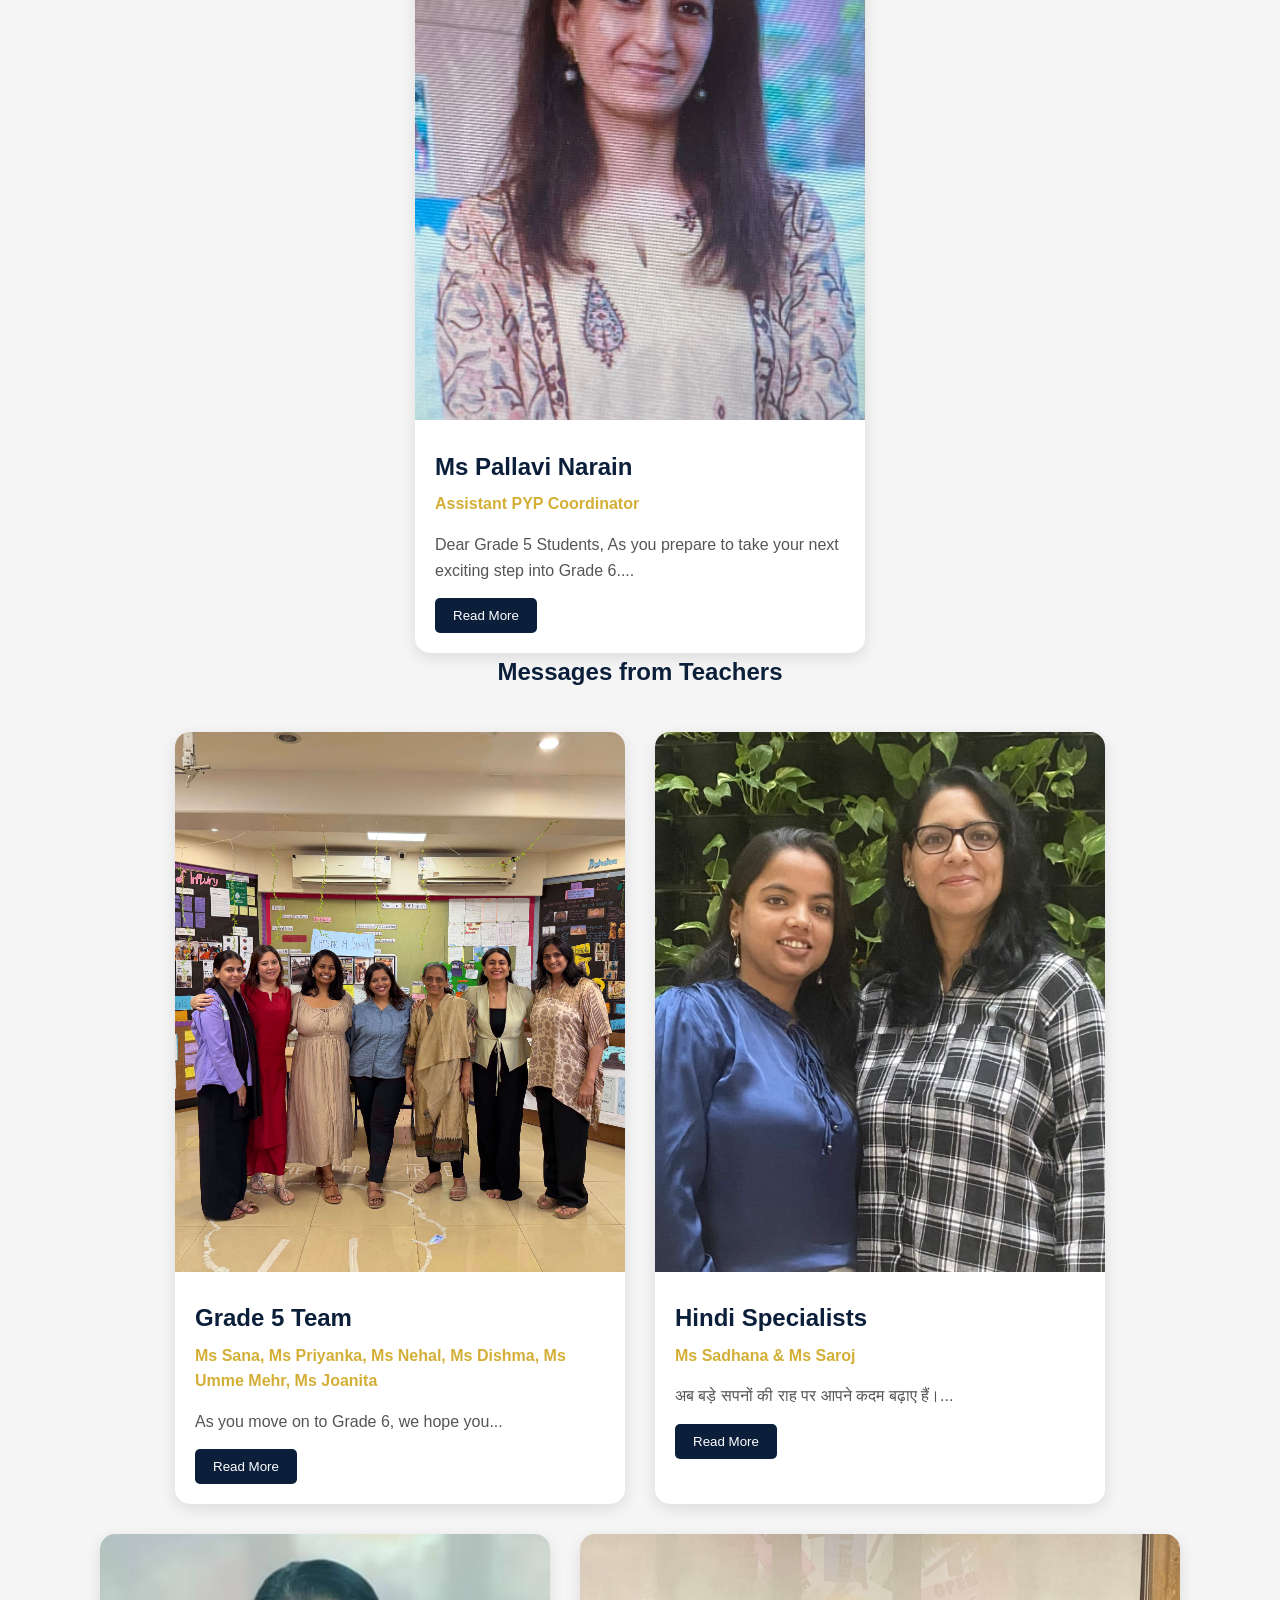
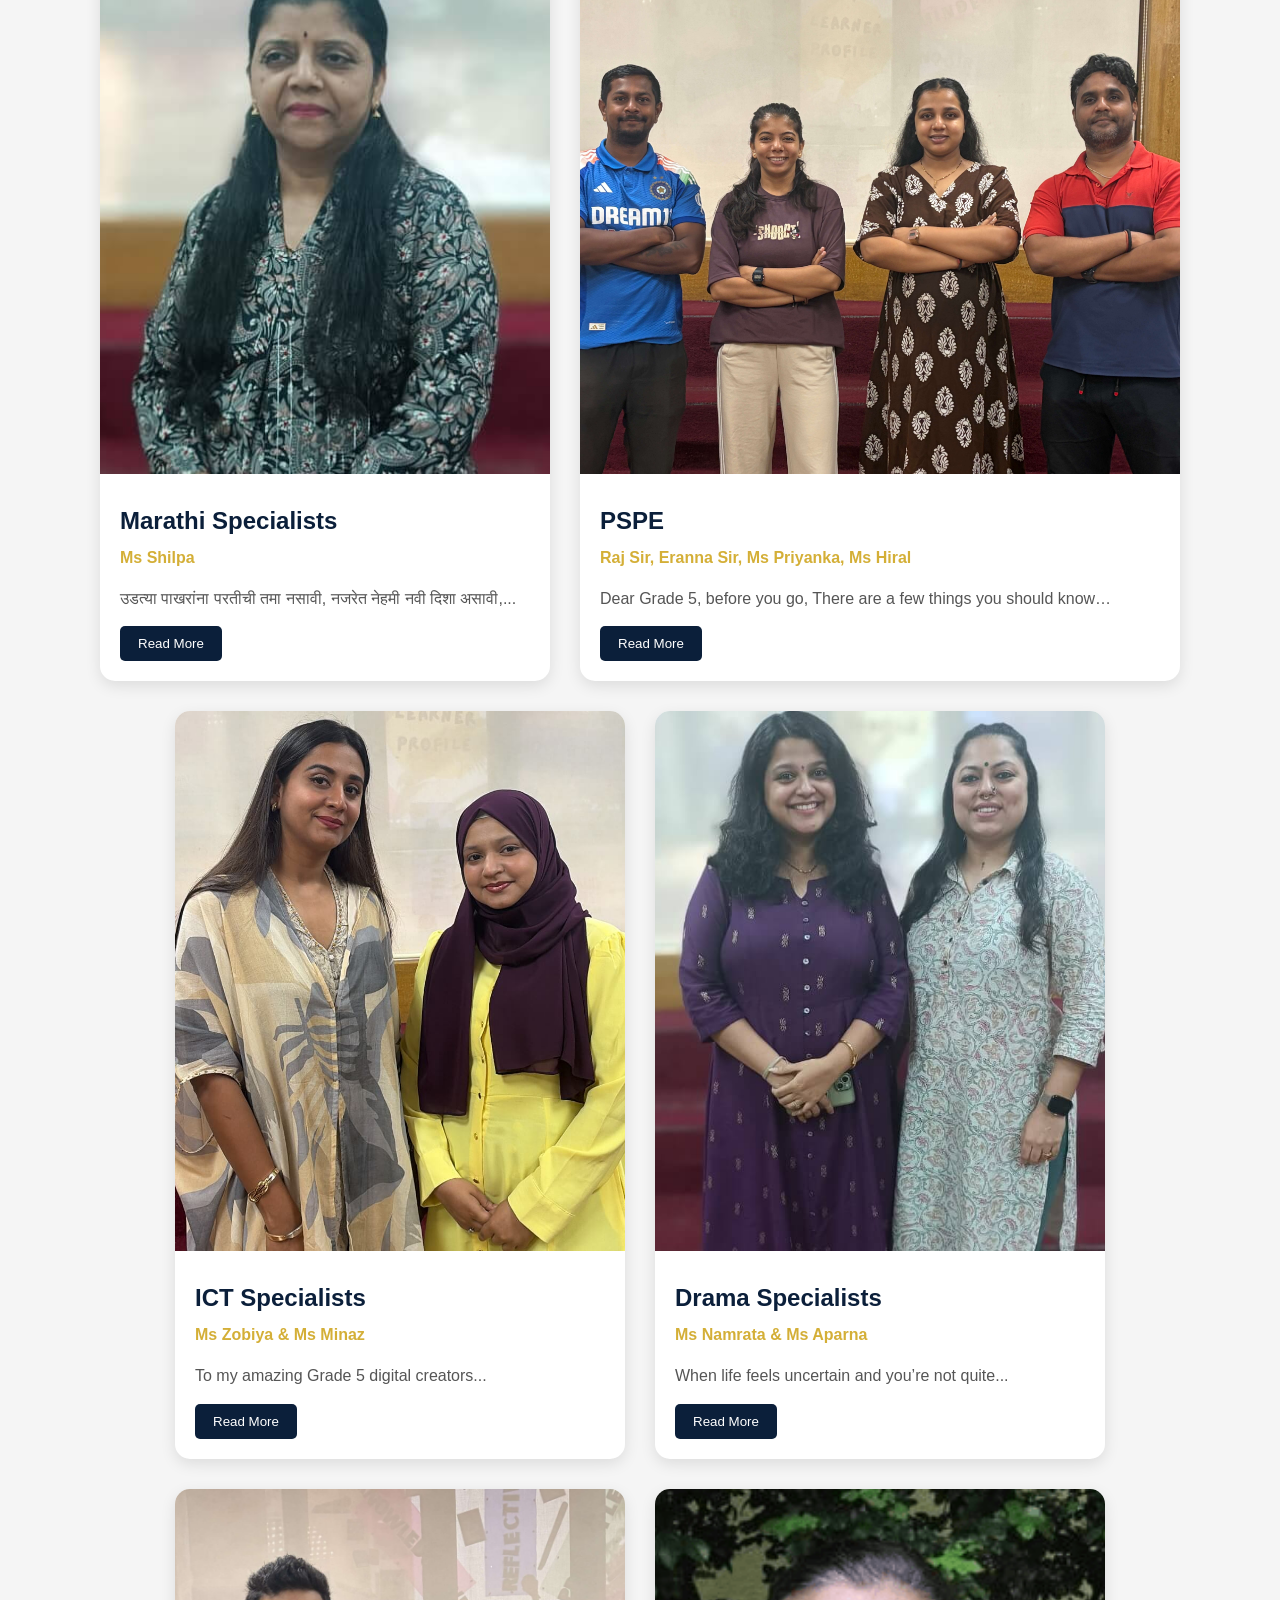
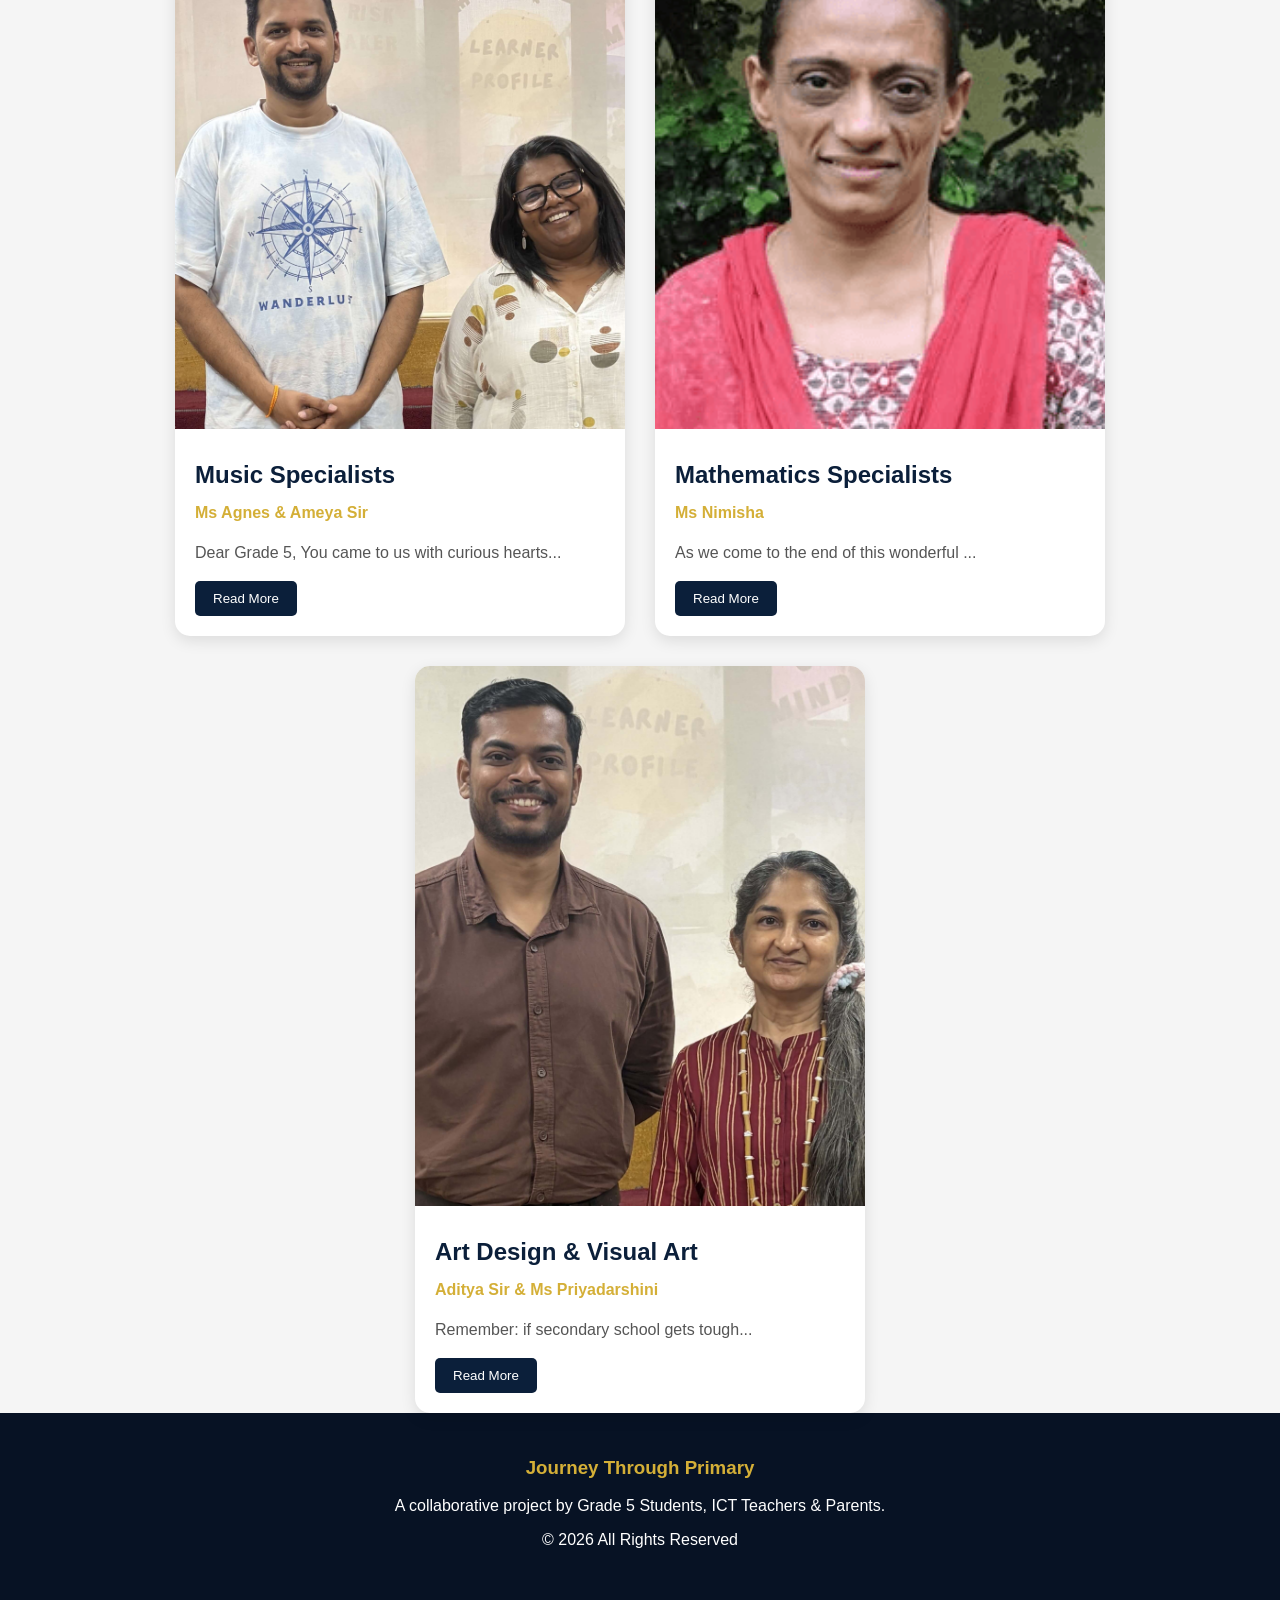
==== commit 463bb038: "Initial website upload" ====
--- a/teachers.html
+++ b/teachers.html
@@ -555,7 +555,7 @@
 
             <!-- Vice Principal -->
             <div class="card">
-                <img src="images/Teachers/natasha.PNG" alt="">
+                <img src="images/Teachers/natasha.png" alt="">
                 <div class="card-content">
                     <h2>Ms Natasha Contractor</h2>
                     <p class="designation">Vice Principal & PYP Coordinator</p>
@@ -565,7 +565,7 @@
                     </p>
 
                     <button class="btn" onclick="openModal(
-                    'images/Teachers/natasha.PNG',
+                    'images/Teachers/natasha.png',
                     'Ms Natasha Contractor',
                     'Vice Principal & PYP Coordinator',
                     `Dear Grade 5 Learners,
@@ -806,7 +806,7 @@
 
             <!-- ICT -->
             <div class="card">
-                <img src="images/Teachers/ict.JPG" alt="">
+                <img src="images/Teachers/ict.jpg" alt="">
                 <div class="card-content">
                     <h2>ICT Specialists</h2>
                     <p class="designation">Ms Zobiya & Ms Minaz</p>
@@ -816,7 +816,7 @@
                     </p>
 
                     <button class="btn" onclick="openModal(
-                    'images/Teachers/ict.JPG',
+                    'images/Teachers/ict.jpg',
                     'ICT Specialists',
                     'ICT',
                     `To my amazing Grade 5 digital creators,
@@ -909,7 +909,7 @@
 
             <!-- Mathematics -->
             <div class="card">
-                <img src="images/Teachers/math.PNG" alt="">
+                <img src="images/Teachers/math.png" alt="">
                 <div class="card-content">
                     <h2>Mathematics Specialists</h2>
                     <p class="designation">Ms Nimisha</p>
@@ -919,7 +919,7 @@
                     </p>
 
                     <button class="btn" onclick="openModal(
-                    'images/Teachers/math.jpg',
+                    'images/Teachers/math.png',
                     'Mathematics Specialists',
                     'Mathematics',
                     `As we come to the end of this wonderful journey together, I wish each one of you all  the very best for all your future endeavors. Watching you grow, learn, explore, and overcome challenges this year has been truly special.
@@ -950,7 +950,7 @@
                     </p>
 
                     <p class="preview">
-                        emember: if secondary school gets tough...
+                        Remember: if secondary school gets tough...
                     </p>
 
                     <button class="btn" onclick="openModal(
